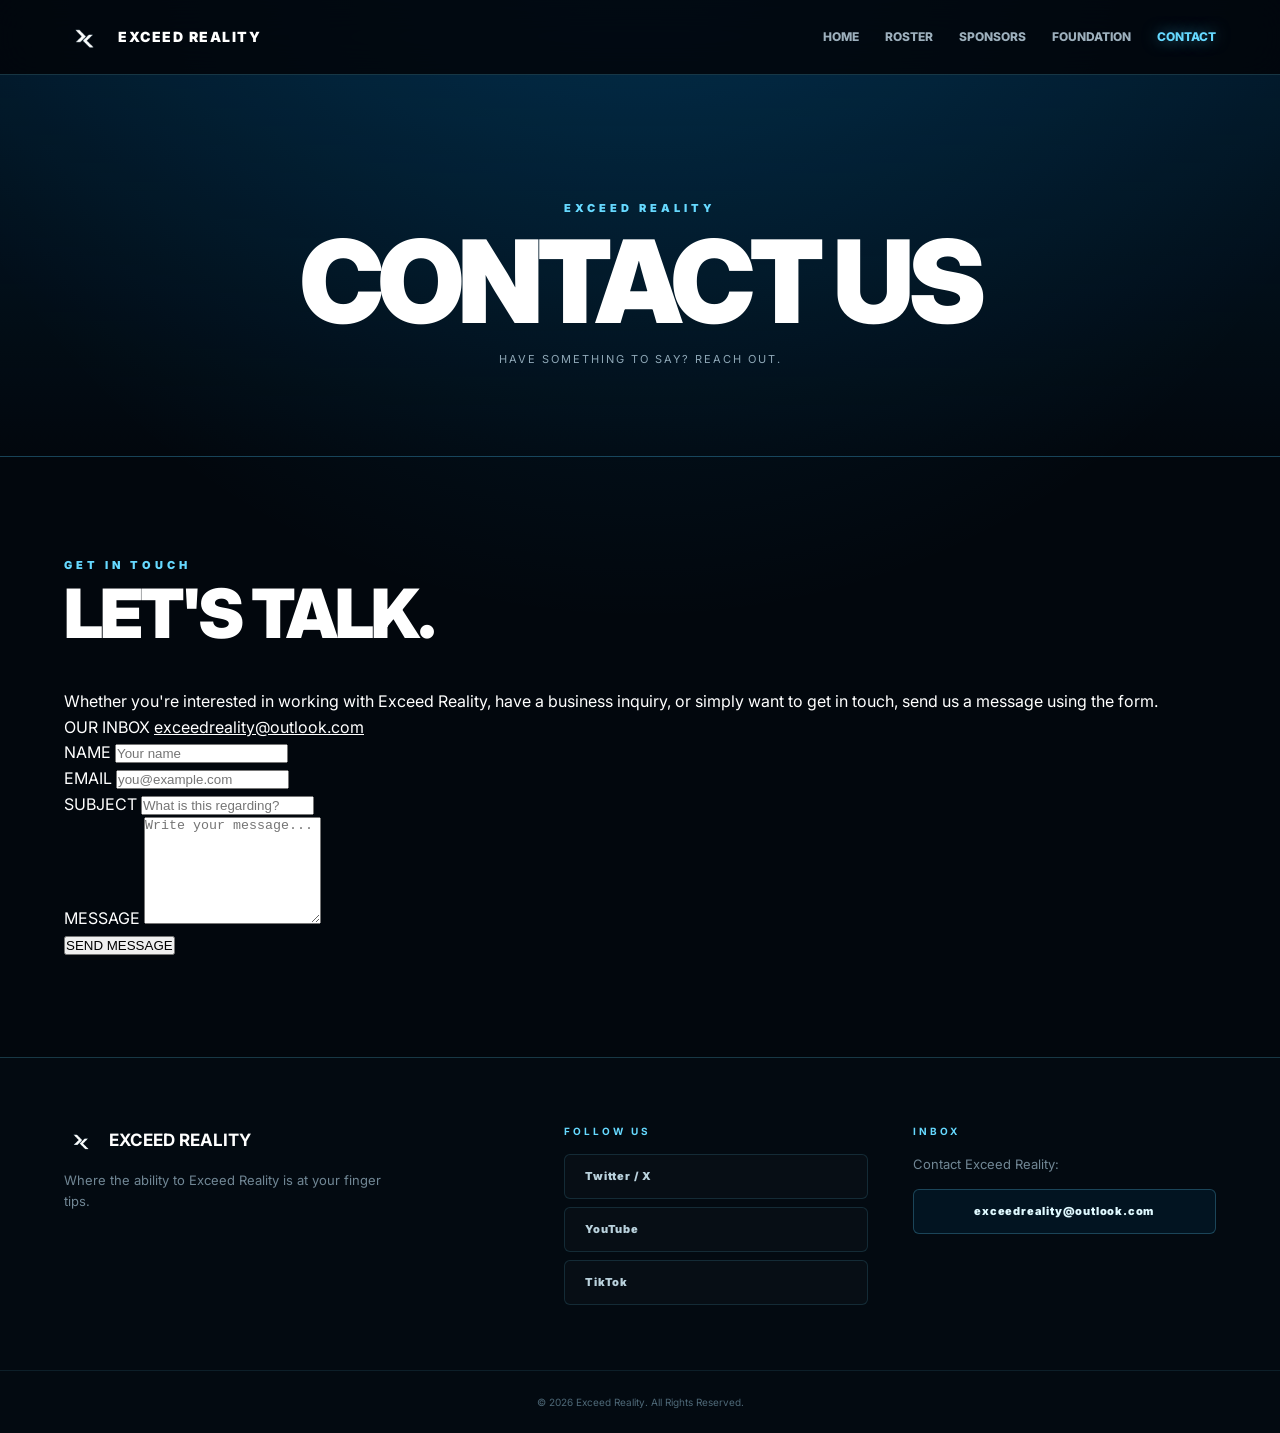
==== contact.html @ e15622ca "Create contact.html" ====
<!DOCTYPE html>
<html lang="en">

<head>
    <meta charset="UTF-8">

    <meta
        name="viewport"
        content="width=device-width, initial-scale=1.0"
    >

    <meta
        name="description"
        content="Contact Exceed Reality."
    >

    <title>Contact Us | Exceed Reality</title>

    <link rel="stylesheet" href="style.css">
</head>


<body>

    <!-- NAVIGATION -->

    <header class="navbar">

        <div class="nav-container">

            <a href="index.html" class="brand">

                <img
                    src="images/logo.png"
                    alt="Exceed Reality Logo"
                >

                <span>
                    EXCEED REALITY
                </span>

            </a>


            <nav>

                <a href="index.html">
                    Home
                </a>

                <a href="roster.html">
                    Roster
                </a>

                <a href="sponsors.html">
                    Sponsors
                </a>

                <a href="foundation.html">
                    Foundation
                </a>

                <a
                    href="contact.html"
                    class="active"
                >
                    Contact
                </a>

            </nav>

        </div>

    </header>



    <main>

        <!-- PAGE HEADER -->

        <section class="page-header">

            <p>
                EXCEED REALITY
            </p>

            <h1>
                CONTACT US
            </h1>

            <span>
                HAVE SOMETHING TO SAY? REACH OUT.
            </span>

        </section>



        <!-- CONTACT SECTION -->

        <section class="section contact-section">

            <div class="contact-container">

                <!-- LEFT SIDE -->

                <div class="contact-info">

                    <div class="section-heading">

                        <p>
                            GET IN TOUCH
                        </p>

                        <h2>
                            LET'S TALK.
                        </h2>

                    </div>


                    <p class="contact-description">

                        Whether you're interested in working with
                        Exceed Reality, have a business inquiry,
                        or simply want to get in touch, send us a
                        message using the form.

                    </p>


                    <div class="contact-email">

                        <span>
                            OUR INBOX
                        </span>

                        <a href="mailto:exceedreality@outlook.com">
                            exceedreality@outlook.com
                        </a>

                    </div>

                </div>



                <!-- FORM -->

                <div class="contact-card">

                    <form
                        action="mailto:exceedreality@outlook.com"
                        method="POST"
                        enctype="text/plain"
                    >

                        <div class="form-group">

                            <label for="name">
                                NAME
                            </label>

                            <input
                                type="text"
                                id="name"
                                name="Name"
                                placeholder="Your name"
                                required
                            >

                        </div>


                        <div class="form-group">

                            <label for="email">
                                EMAIL
                            </label>

                            <input
                                type="email"
                                id="email"
                                name="Email"
                                placeholder="you@example.com"
                                required
                            >

                        </div>


                        <div class="form-group">

                            <label for="subject">
                                SUBJECT
                            </label>

                            <input
                                type="text"
                                id="subject"
                                name="Subject"
                                placeholder="What is this regarding?"
                                required
                            >

                        </div>


                        <div class="form-group">

                            <label for="message">
                                MESSAGE
                            </label>

                            <textarea
                                id="message"
                                name="Message"
                                rows="7"
                                placeholder="Write your message..."
                                required
                            ></textarea>

                        </div>


                        <button
                            type="submit"
                            class="submit-button"
                        >
                            SEND MESSAGE
                        </button>

                    </form>

                </div>

            </div>

        </section>

    </main>



    <!-- FOOTER -->

    <footer>

        <div class="footer-grid">

            <div>

                <div class="footer-brand">

                    <img
                        src="images/logo.png"
                        alt="Exceed Reality Logo"
                    >

                    <h3>
                        EXCEED REALITY
                    </h3>

                </div>

                <p class="muted">

                    Where the ability to Exceed Reality
                    is at your finger tips.

                </p>

            </div>


            <div>

                <h4>
                    FOLLOW US
                </h4>

                <div class="social-buttons">

                    <a
                        href="https://x.com/EDREsports"
                        target="_blank"
                        rel="noopener noreferrer"
                    >
                        Twitter / X
                    </a>

                    <a
                        href="https://www.youtube.com/@Exceedreality2x"
                        target="_blank"
                        rel="noopener noreferrer"
                    >
                        YouTube
                    </a>

                    <a
                        href="https://www.tiktok.com/@prismrgn"
                        target="_blank"
                        rel="noopener noreferrer"
                    >
                        TikTok
                    </a>

                </div>

            </div>


            <div>

                <h4>
                    INBOX
                </h4>

                <p class="muted">
                    Contact Exceed Reality:
                </p>

                <a
                    class="email-button"
                    href="mailto:exceedreality@outlook.com"
                >
                    exceedreality@outlook.com
                </a>

            </div>

        </div>


        <div class="copyright">

            © <span id="year"></span>
            Exceed Reality. All Rights Reserved.

        </div>

    </footer>



    <script src="script.js"></script>

</body>

</html>
---- style.css ----
@import url('https://fonts.googleapis.com/css2?family=Inter:wght@400;500;600;700;800;900&display=swap');

:root {
  --blue: #009df5;
  --cyan: #66d9ff;
  --deep-blue: #061827;
  --dark: #02070d;
  --card: rgba(5, 20, 34, 0.88);
  --border: rgba(102, 217, 255, 0.22);
  --text: #ffffff;
  --muted: #9eb4c2;
}

* { box-sizing: border-box; margin: 0; padding: 0; }
html { scroll-behavior: smooth; }
body {
  font-family: 'Inter', Arial, sans-serif;
  color: var(--text);
  background:
    radial-gradient(circle at 50% -10%, rgba(0,157,245,.18), transparent 45%),
    var(--dark);
  line-height: 1.6;
}
a { color: inherit; }
.navbar {
  position: sticky; top: 0; z-index: 1000;
  background: rgba(2, 7, 13, .82);
  backdrop-filter: blur(18px);
  border-bottom: 1px solid var(--border);
}
.nav-container {
  max-width: 1200px; margin: auto; padding: 16px 24px;
  display: flex; align-items: center; justify-content: space-between; gap: 20px;
}
.brand { display: flex; align-items: center; gap: 12px; text-decoration: none; font-size: 14px; font-weight: 900; letter-spacing: 1.5px; }
.brand img { width: 42px; height: 42px; object-fit: contain; }
nav { display: flex; gap: 26px; }
nav a { text-decoration: none; text-transform: uppercase; font-size: 12px; font-weight: 800; color: #9db0bd; transition: .2s; }
nav a:hover, nav a.active { color: var(--cyan); text-shadow: 0 0 15px rgba(102,217,255,.55); }

.hero {
  min-height: 86vh; position: relative; display: grid; place-items: center; overflow: hidden;
  background-image: url("images/background.png");
  background-size: cover; background-position: center;
}
.hero-overlay {
  position: absolute; inset: 0;
  background:
    linear-gradient(180deg, rgba(0,15,30,.12), rgba(2,7,13,.76)),
    linear-gradient(90deg, rgba(0,75,130,.25), rgba(0,0,0,.08), rgba(0,75,130,.22));
}
.hero-content { position: relative; z-index: 1; max-width: 950px; padding: 80px 24px; text-align: center; }
.eyebrow { color: #d8f7ff; font-size: 12px; font-weight: 900; letter-spacing: 6px; margin-bottom: 18px; }
.hero-logo { width: 105px; height: 105px; object-fit: contain; filter: drop-shadow(0 0 28px rgba(102,217,255,.55)); margin-bottom: 15px; }
.hero h1 { font-size: clamp(50px, 10vw, 112px); line-height: .9; letter-spacing: -6px; font-weight: 900; text-shadow: 0 10px 50px rgba(0,0,0,.55); }
.tagline { max-width: 700px; margin: 25px auto 0; color: #e1f8ff; font-size: 16px; }
.button-row { display: flex; justify-content: center; gap: 12px; flex-wrap: wrap; margin-top: 30px; }

.button, .profile-button, .email-button, .social-buttons a, .code-box button {
  display: inline-flex; align-items: center; justify-content: center;
  min-height: 45px; padding: 12px 20px; border-radius: 6px;
  text-decoration: none; font-size: 11px; font-weight: 900;
  letter-spacing: .8px; transition: .22s; cursor: pointer;
}
.button.primary {
  color: #02101a; background: linear-gradient(135deg, #fff, var(--cyan));
  border: 1px solid #fff; box-shadow: 0 0 25px rgba(0,157,245,.28);
}
.button.primary:hover { transform: translateY(-3px); box-shadow: 0 0 35px rgba(102,217,255,.58); }
.button.secondary { color: #fff; border: 1px solid rgba(255,255,255,.35); background: rgba(3,15,25,.45); }
.button.secondary:hover { border-color: var(--cyan); background: rgba(0,157,245,.12); }

.section { max-width: 1200px; margin: auto; padding: 100px 24px; }
.section-heading { margin-bottom: 42px; }
.section-heading p, .page-header p { color: var(--cyan); font-size: 11px; font-weight: 900; letter-spacing: 4px; }
.section-heading h2 { margin-top: 5px; font-size: clamp(36px, 6vw, 68px); line-height: 1; letter-spacing: -3px; font-weight: 900; }

.about-card, .feature-card, .player-card, .sponsor-card {
  background: linear-gradient(145deg, rgba(8,31,49,.93), rgba(3,12,21,.94));
  border: 1px solid var(--border); border-radius: 10px;
  box-shadow: 0 20px 60px rgba(0,0,0,.22);
}
.about-card { padding: 45px; }
.about-card h3 { font-size: 25px; margin-bottom: 15px; }
.about-card p { max-width: 850px; color: var(--muted); margin-bottom: 12px; }

.feature-grid { display: grid; grid-template-columns: repeat(3, 1fr); gap: 18px; }
.feature-card { padding: 32px; min-height: 220px; text-decoration: none; transition: .25s; }
.feature-card:hover, .player-card:hover { transform: translateY(-5px); border-color: rgba(102,217,255,.62); box-shadow: 0 18px 50px rgba(0,157,245,.12); }
.feature-card span, .player-card > span { color: #537487; font-size: 11px; font-weight: 900; }
.feature-card h3 { margin-top: 55px; font-size: 27px; }
.feature-card p { color: var(--muted); font-size: 13px; margin-top: 4px; }

.page-header {
  text-align: center; padding: 125px 24px 85px;
  background: linear-gradient(180deg, rgba(0,110,180,.16), transparent);
  border-bottom: 1px solid var(--border);
}
.page-header h1 { margin: 12px 0; font-size: clamp(58px, 11vw, 115px); line-height: .9; letter-spacing: -6px; font-weight: 900; }
.page-header span { color: #8fa8b7; font-size: 11px; letter-spacing: 2px; }

.roster-grid { display: grid; grid-template-columns: repeat(4, 1fr); gap: 18px; }
.player-card { min-height: 230px; padding: 28px; transition: .25s; }
.player-card h3 { margin-top: 38px; font-size: 22px; }
.player-card p { color: #718b9a; font-size: 10px; font-weight: 900; letter-spacing: 1.2px; margin-top: 3px; }
.profile-button { width: 100%; margin-top: 18px; color: #dff9ff; border: 1px solid rgba(102,217,255,.25); background: rgba(0,157,245,.08); }
.profile-button:hover { color: #02101a; background: var(--cyan); border-color: var(--cyan); }
.multi-buttons { display: flex; gap: 8px; }
.multi-buttons .profile-button { flex: 1; }

.sponsor-section { display: flex; justify-content: center; }
.sponsor-card { width: min(760px, 100%); text-align: center; padding: 65px 35px; }
.sponsor-label { color: var(--cyan); font-size: 10px; letter-spacing: 4px; font-weight: 900; }
.sponsor-card h2 { margin-top: 10px; font-size: clamp(42px, 8vw, 76px); letter-spacing: -4px; line-height: 1; }
.sponsor-card p { color: var(--muted); max-width: 520px; margin: 18px auto 28px; }
.code-box { max-width: 430px; margin: 30px auto 0; display: flex; border: 1px solid var(--border); border-radius: 6px; overflow: hidden; }
.code-box span { flex: 1; display: grid; place-items: center; background: rgba(0,0,0,.22); font-weight: 900; letter-spacing: 3px; }
.code-box button { border: 0; background: var(--cyan); color: #02101a; }
.code-box button:hover { background: #fff; }
.copy-message { min-height: 22px; font-size: 12px !important; color: var(--cyan) !important; margin: 12px auto 0 !important; }

footer { border-top: 1px solid var(--border); background: #030a11; }
.footer-grid { max-width: 1200px; margin: auto; padding: 65px 24px; display: grid; grid-template-columns: 1.5fr 1fr 1fr; gap: 45px; }
.footer-brand { display: flex; align-items: center; gap: 10px; margin-bottom: 12px; }
.footer-brand img { width: 35px; height: 35px; object-fit: contain; }
.footer-brand h3 { font-size: 17px; }
footer h4 { color: var(--cyan); font-size: 10px; letter-spacing: 3px; margin-bottom: 15px; }
.muted { color: #718795; font-size: 13px; max-width: 330px; }
.social-buttons { display: flex; flex-direction: column; gap: 8px; }
.social-buttons a { justify-content: flex-start; color: #b9d1dc; background: rgba(255,255,255,.02); border: 1px solid rgba(102,217,255,.14); }
.social-buttons a:hover { color: #02101a; background: var(--cyan); }
.email-button { width: 100%; margin-top: 14px; color: #dff9ff; border: 1px solid rgba(102,217,255,.25); background: rgba(0,157,245,.07); }
.email-button:hover { color: #02101a; background: var(--cyan); }
.copyright { border-top: 1px solid rgba(102,217,255,.1); text-align: center; padding: 23px; color: #4e6877; font-size: 10px; }

@media (max-width: 850px) {
  .nav-container { flex-direction: column; }
  nav { gap: 16px; flex-wrap: wrap; justify-content: center; }
  .feature-grid, .roster-grid, .footer-grid { grid-template-columns: repeat(2, 1fr); }
}
@media (max-width: 560px) {
  .hero h1 { letter-spacing: -3px; }
  .feature-grid, .roster-grid, .footer-grid { grid-template-columns: 1fr; }
  .about-card, .sponsor-card { padding: 30px 22px; }
  .multi-buttons, .code-box { flex-direction: column; }
  .code-box span { padding: 15px; }
}
.discord-button {
  display: inline-flex;
  align-items: center;
  justify-content: center;
  padding: 10px 18px;
  margin-top: 8px;
  border: 1px solid rgba(255, 255, 255, 0.2);
  color: #fff;
  background: transparent;
  text-decoration: none;
  font-size: 11px;
  font-weight: 700;
  letter-spacing: 1.5px;
  transition: all 0.25s ease;
}

.discord-button:hover {
  background: #5865F2;
  border-color: #5865F2;
  transform: translateY(-2px);
}
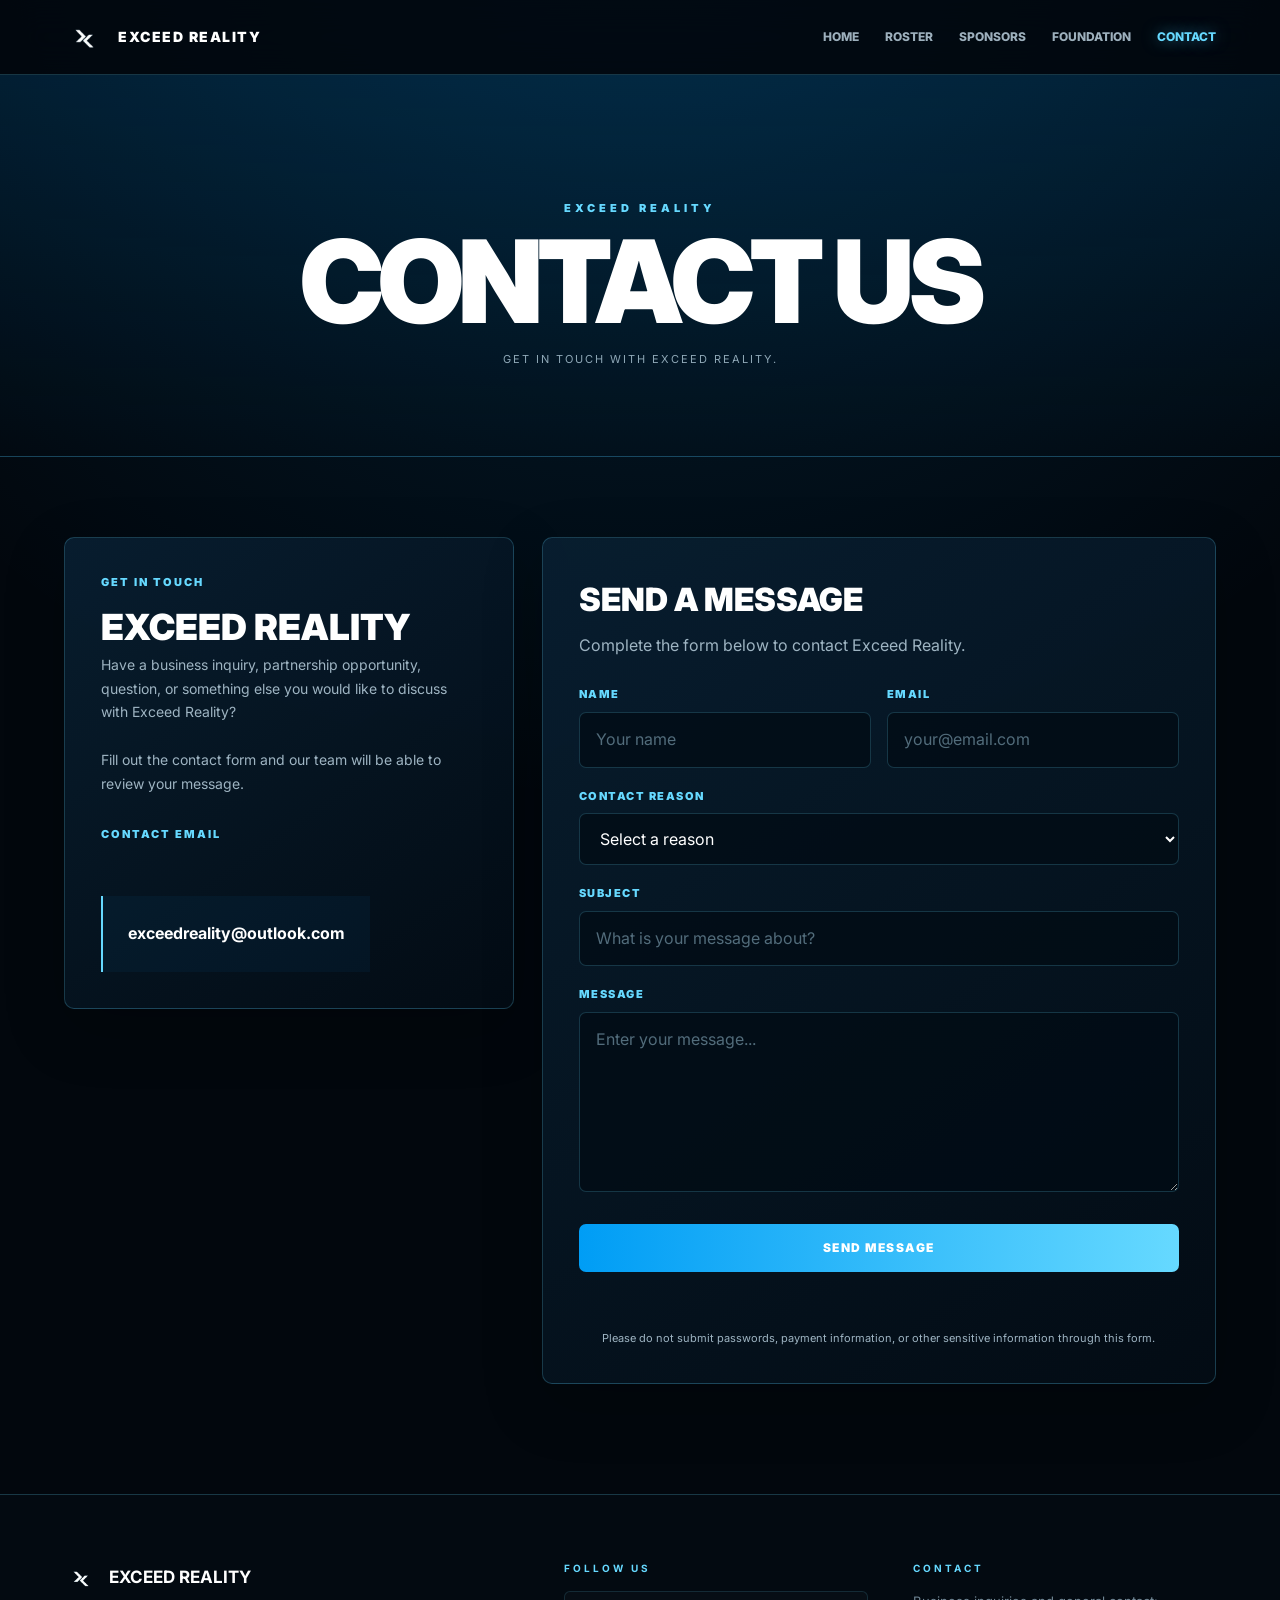
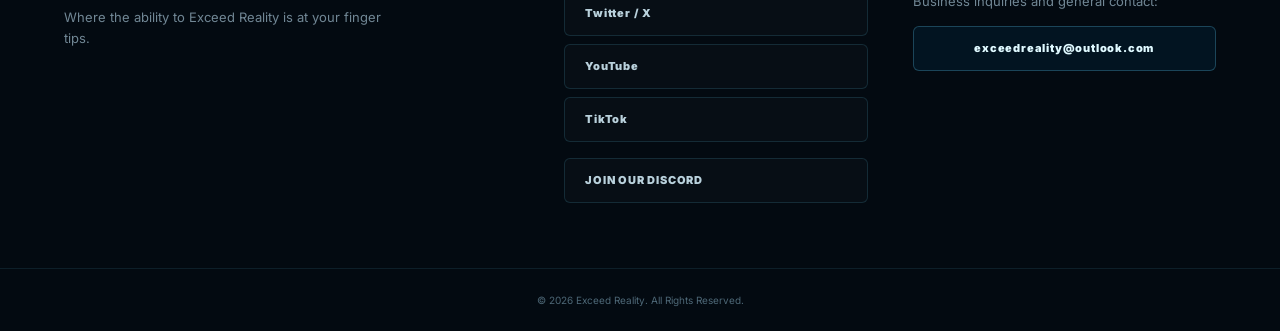
==== commit 1da17427: "Update contact.html" ====
--- a/contact.html
+++ b/contact.html
@@ -2,349 +2,1091 @@
 <html lang="en">
 
 <head>
-    <meta charset="UTF-8">
-
-    <meta
-        name="viewport"
-        content="width=device-width, initial-scale=1.0"
-    >
-
-    <meta
-        name="description"
-        content="Contact Exceed Reality."
-    >
-
-    <title>Contact Us | Exceed Reality</title>
-
-    <link rel="stylesheet" href="style.css">
+  <meta charset="UTF-8">
+
+  <meta
+    name="viewport"
+    content="width=device-width, initial-scale=1.0"
+  >
+
+  <meta
+    name="description"
+    content="Contact Exceed Reality."
+  >
+
+  <title>Contact | Exceed Reality</title>
+
+  <link rel="stylesheet" href="style.css">
+
+
+  <style>
+
+    /* =========================================
+       CONTACT PAGE
+       ========================================= */
+
+    .contact-section {
+      max-width: 1200px;
+      margin: auto;
+      padding: 80px 24px 110px;
+    }
+
+    .contact-container {
+      display: grid;
+      grid-template-columns: minmax(0, .8fr) minmax(0, 1.2fr);
+      gap: 28px;
+    }
+
+
+    /* =========================================
+       CONTACT INFORMATION
+       ========================================= */
+
+    .contact-info {
+      padding: 36px;
+
+      background:
+        linear-gradient(
+          145deg,
+          rgba(8, 31, 49, .93),
+          rgba(3, 12, 21, .94)
+        );
+
+      border: 1px solid var(--border);
+      border-radius: 10px;
+
+      box-shadow:
+        0 20px 60px rgba(0, 0, 0, .22);
+    }
+
+    .contact-info h2 {
+      margin-bottom: 16px;
+
+      font-size: 36px;
+      font-weight: 900;
+    }
+
+    .contact-description {
+      color: var(--muted);
+      line-height: 1.7;
+      margin-bottom: 30px;
+    }
+
+    .contact-label {
+      display: block;
+
+      margin-bottom: 8px;
+
+      color: var(--cyan);
+
+      font-size: 11px;
+      font-weight: 900;
+
+      letter-spacing: 2px;
+
+      text-transform: uppercase;
+    }
+
+    .contact-email {
+      display: inline-block;
+
+      color: white;
+
+      font-weight: 700;
+
+      text-decoration: none;
+
+      transition: color .2s;
+    }
+
+    .contact-email:hover {
+      color: var(--cyan);
+    }
+
+
+    /* =========================================
+       CONTACT FORM CARD
+       ========================================= */
+
+    .contact-card {
+      padding: 36px;
+
+      background:
+        linear-gradient(
+          145deg,
+          rgba(8, 31, 49, .93),
+          rgba(3, 12, 21, .94)
+        );
+
+      border: 1px solid var(--border);
+      border-radius: 10px;
+
+      box-shadow:
+        0 20px 60px rgba(0, 0, 0, .22);
+    }
+
+    .contact-card h2 {
+      margin-bottom: 8px;
+
+      font-size: 32px;
+      font-weight: 900;
+    }
+
+    .form-description {
+      color: var(--muted);
+
+      margin-bottom: 28px;
+
+      line-height: 1.6;
+    }
+
+
+    /* =========================================
+       FORM FIELDS
+       ========================================= */
+
+    .form-group {
+      margin-bottom: 20px;
+    }
+
+    .form-group label {
+      display: block;
+
+      margin-bottom: 8px;
+
+      color: var(--cyan);
+
+      font-size: 11px;
+      font-weight: 900;
+
+      letter-spacing: 1.5px;
+
+      text-transform: uppercase;
+    }
+
+    .form-group input,
+    .form-group select,
+    .form-group textarea {
+      width: 100%;
+
+      padding: 14px 16px;
+
+      color: white;
+
+      background:
+        rgba(2, 12, 21, .78);
+
+      border:
+        1px solid
+        rgba(102, 217, 255, .20);
+
+      border-radius: 7px;
+
+      outline: none;
+
+      font: inherit;
+
+      box-sizing: border-box;
+
+      transition:
+        border-color .2s,
+        box-shadow .2s,
+        background .2s;
+    }
+
+    .form-group input:focus,
+    .form-group select:focus,
+    .form-group textarea:focus {
+      border-color: var(--cyan);
+
+      background:
+        rgba(3, 18, 30, .95);
+
+      box-shadow:
+        0 0 0 3px
+        rgba(102, 217, 255, .08);
+    }
+
+    .form-group textarea {
+      min-height: 180px;
+      resize: vertical;
+    }
+
+    .form-group select {
+      cursor: pointer;
+    }
+
+    .form-group select option {
+      background: #061522;
+      color: white;
+    }
+
+
+    /* =========================================
+       FORM ROW
+       ========================================= */
+
+    .form-row {
+      display: grid;
+
+      grid-template-columns:
+        repeat(2, minmax(0, 1fr));
+
+      gap: 16px;
+    }
+
+
+    /* =========================================
+       SUBMIT BUTTON
+       ========================================= */
+
+    .submit-button {
+      width: 100%;
+
+      padding: 16px 20px;
+
+      margin-top: 4px;
+
+      border: none;
+      border-radius: 7px;
+
+      cursor: pointer;
+
+      background:
+        linear-gradient(
+          90deg,
+          var(--blue),
+          var(--cyan)
+        );
+
+      color: white;
+
+      font-size: 12px;
+      font-weight: 900;
+
+      letter-spacing: 1.5px;
+
+      text-transform: uppercase;
+
+      transition:
+        transform .2s,
+        box-shadow .2s,
+        opacity .2s;
+    }
+
+    .submit-button:hover {
+      transform: translateY(-2px);
+
+      box-shadow:
+        0 12px 30px
+        rgba(0, 157, 245, .20);
+    }
+
+    .submit-button:disabled {
+      cursor: not-allowed;
+
+      opacity: .55;
+
+      transform: none;
+
+      box-shadow: none;
+    }
+
+
+    /* =========================================
+       FORM STATUS
+       ========================================= */
+
+    .form-status {
+      min-height: 22px;
+
+      margin-top: 18px;
+      margin-bottom: 0;
+
+      font-size: 13px;
+      font-weight: 700;
+
+      line-height: 1.5;
+    }
+
+    .form-status.success {
+      color: var(--cyan);
+    }
+
+    .form-status.error {
+      color: #ff6b6b;
+    }
+
+
+    /* =========================================
+       SECURITY MESSAGE
+       ========================================= */
+
+    .security-message {
+      margin-top: 18px;
+
+      color: var(--muted);
+
+      font-size: 11px;
+
+      line-height: 1.6;
+
+      text-align: center;
+    }
+
+
+    /* =========================================
+       HONEYPOT
+       ========================================= */
+
+    .hidden-field {
+      position: absolute !important;
+
+      width: 1px !important;
+      height: 1px !important;
+
+      padding: 0 !important;
+      margin: -1px !important;
+
+      overflow: hidden !important;
+
+      clip: rect(0, 0, 0, 0) !important;
+
+      white-space: nowrap !important;
+
+      border: 0 !important;
+    }
+
+
+    /* =========================================
+       MOBILE
+       ========================================= */
+
+    @media (max-width: 800px) {
+
+      .contact-container {
+        grid-template-columns: 1fr;
+      }
+
+    }
+
+    @media (max-width: 600px) {
+
+      .form-row {
+        grid-template-columns: 1fr;
+        gap: 0;
+      }
+
+    }
+
+    @media (max-width: 560px) {
+
+      .contact-section {
+        padding-top: 55px;
+        padding-bottom: 75px;
+      }
+
+      .contact-info,
+      .contact-card {
+        padding: 24px;
+      }
+
+      .contact-info h2,
+      .contact-card h2 {
+        font-size: 28px;
+      }
+
+    }
+
+  </style>
+
 </head>
 
 
 <body>
 
-    <!-- NAVIGATION -->
-
-    <header class="navbar">
-
-        <div class="nav-container">
-
-            <a href="index.html" class="brand">
-
-                <img
-                    src="images/logo.png"
-                    alt="Exceed Reality Logo"
+
+  <!-- =========================================
+       NAVIGATION
+       ========================================= -->
+
+  <header class="navbar">
+
+    <div class="nav-container">
+
+      <a
+        href="index.html"
+        class="brand"
+      >
+
+        <img
+          src="images/logo.png"
+          alt="Exceed Reality Logo"
+        >
+
+        <span>
+          EXCEED REALITY
+        </span>
+
+      </a>
+
+
+      <nav>
+
+        <a href="index.html">
+          Home
+        </a>
+
+        <a href="roster.html">
+          Roster
+        </a>
+
+        <a href="sponsors.html">
+          Sponsors
+        </a>
+
+        <a href="foundation.html">
+          Foundation
+        </a>
+
+        <a
+          class="active"
+          href="contact.html"
+        >
+          Contact
+        </a>
+
+      </nav>
+
+    </div>
+
+  </header>
+
+
+  <!-- =========================================
+       PAGE HEADER
+       ========================================= -->
+
+  <section class="page-header">
+
+    <p>
+      EXCEED REALITY
+    </p>
+
+    <h1>
+      CONTACT US
+    </h1>
+
+    <span>
+      GET IN TOUCH WITH EXCEED REALITY.
+    </span>
+
+  </section>
+
+
+  <!-- =========================================
+       CONTACT SECTION
+       ========================================= -->
+
+  <main>
+
+    <section class="contact-section">
+
+      <div class="contact-container">
+
+
+        <!-- =====================================
+             CONTACT INFORMATION
+             ===================================== -->
+
+        <div class="contact-info">
+
+          <span class="contact-label">
+            GET IN TOUCH
+          </span>
+
+          <h2>
+            EXCEED REALITY
+          </h2>
+
+          <p class="contact-description">
+
+            Have a business inquiry, partnership opportunity,
+            question, or something else you would like to
+            discuss with Exceed Reality?
+
+            <br><br>
+
+            Fill out the contact form and our team will be able
+            to review your message.
+
+          </p>
+
+
+          <span class="contact-label">
+            CONTACT EMAIL
+          </span>
+
+          <a
+            class="contact-email"
+            href="mailto:exceedreality@outlook.com"
+          >
+            exceedreality@outlook.com
+          </a>
+
+        </div>
+
+
+        <!-- =====================================
+             CONTACT FORM
+             ===================================== -->
+
+        <div class="contact-card">
+
+          <h2>
+            SEND A MESSAGE
+          </h2>
+
+          <p class="form-description">
+            Complete the form below to contact Exceed Reality.
+          </p>
+
+
+          <!-- =================================
+               FORMSPREE
+
+               YOUR FORMSPREE FORM ID:
+               xkjnvnwv
+               ================================= -->
+
+          <form
+            id="contact-form"
+            action="https://formspree.io/f/xkjnvnwv"
+            method="POST"
+          >
+
+
+            <!-- =================================
+                 NAME + EMAIL
+                 ================================= -->
+
+            <div class="form-row">
+
+
+              <!-- NAME -->
+
+              <div class="form-group">
+
+                <label for="name">
+                  Name
+                </label>
+
+                <input
+                  type="text"
+                  id="name"
+                  name="name"
+                  placeholder="Your name"
+                  maxlength="100"
+                  autocomplete="name"
+                  required
                 >
 
-                <span>
-                    EXCEED REALITY
-                </span>
-
-            </a>
-
-
-            <nav>
-
-                <a href="index.html">
-                    Home
-                </a>
-
-                <a href="roster.html">
-                    Roster
-                </a>
-
-                <a href="sponsors.html">
-                    Sponsors
-                </a>
-
-                <a href="foundation.html">
-                    Foundation
-                </a>
-
-                <a
-                    href="contact.html"
-                    class="active"
+              </div>
+
+
+              <!-- EMAIL -->
+
+              <div class="form-group">
+
+                <label for="email">
+                  Email
+                </label>
+
+                <input
+                  type="email"
+                  id="email"
+                  name="email"
+                  placeholder="your@email.com"
+                  maxlength="150"
+                  autocomplete="email"
+                  required
                 >
-                    Contact
-                </a>
-
-            </nav>
+
+              </div>
+
+
+            </div>
+
+
+            <!-- =================================
+                 CONTACT REASON
+                 ================================= -->
+
+            <div class="form-group">
+
+              <label for="reason">
+                Contact Reason
+              </label>
+
+              <select
+                id="reason"
+                name="contact_reason"
+                required
+              >
+
+                <option value="" disabled selected>
+                  Select a reason
+                </option>
+
+                <option value="Business Inquiry">
+                  Business Inquiry
+                </option>
+
+                <option value="Partnership / Sponsorship">
+                  Partnership / Sponsorship
+                </option>
+
+                <option value="Roster Inquiry">
+                  Roster Inquiry
+                </option>
+
+                <option value="General Question">
+                  General Question
+                </option>
+
+                <option value="Other">
+                  Other
+                </option>
+
+              </select>
+
+            </div>
+
+
+            <!-- =================================
+                 SUBJECT
+                 ================================= -->
+
+            <div class="form-group">
+
+              <label for="subject">
+                Subject
+              </label>
+
+              <input
+                type="text"
+                id="subject"
+                name="subject"
+                placeholder="What is your message about?"
+                maxlength="150"
+                required
+              >
+
+            </div>
+
+
+            <!-- =================================
+                 MESSAGE
+                 ================================= -->
+
+            <div class="form-group">
+
+              <label for="message">
+                Message
+              </label>
+
+              <textarea
+                id="message"
+                name="message"
+                placeholder="Enter your message..."
+                maxlength="3000"
+                required
+              ></textarea>
+
+            </div>
+
+
+            <!-- =================================
+                 FORMSPREE HONEYPOT
+
+                 Real visitors should never fill
+                 this field.
+                 ================================= -->
+
+            <div class="hidden-field">
+
+              <label for="company-website">
+                Leave this field empty
+              </label>
+
+              <input
+                type="text"
+                id="company-website"
+                name="_gotcha"
+                tabindex="-1"
+                autocomplete="off"
+              >
+
+            </div>
+
+
+            <!-- =================================
+                 SUBMIT
+                 ================================= -->
+
+            <button
+              id="submit-button"
+              class="submit-button"
+              type="submit"
+            >
+              SEND MESSAGE
+            </button>
+
+
+            <!-- =================================
+                 FORM RESPONSE
+                 ================================= -->
+
+            <p
+              id="form-status"
+              class="form-status"
+              aria-live="polite"
+            ></p>
+
+
+            <p class="security-message">
+              Please do not submit passwords, payment information,
+              or other sensitive information through this form.
+            </p>
+
+
+          </form>
 
         </div>
 
-    </header>
-
-
-
-    <main>
-
-        <!-- PAGE HEADER -->
-
-        <section class="page-header">
-
-            <p>
-                EXCEED REALITY
-            </p>
-
-            <h1>
-                CONTACT US
-            </h1>
-
-            <span>
-                HAVE SOMETHING TO SAY? REACH OUT.
-            </span>
-
-        </section>
-
-
-
-        <!-- CONTACT SECTION -->
-
-        <section class="section contact-section">
-
-            <div class="contact-container">
-
-                <!-- LEFT SIDE -->
-
-                <div class="contact-info">
-
-                    <div class="section-heading">
-
-                        <p>
-                            GET IN TOUCH
-                        </p>
-
-                        <h2>
-                            LET'S TALK.
-                        </h2>
-
-                    </div>
-
-
-                    <p class="contact-description">
-
-                        Whether you're interested in working with
-                        Exceed Reality, have a business inquiry,
-                        or simply want to get in touch, send us a
-                        message using the form.
-
-                    </p>
-
-
-                    <div class="contact-email">
-
-                        <span>
-                            OUR INBOX
-                        </span>
-
-                        <a href="mailto:exceedreality@outlook.com">
-                            exceedreality@outlook.com
-                        </a>
-
-                    </div>
-
-                </div>
-
-
-
-                <!-- FORM -->
-
-                <div class="contact-card">
-
-                    <form
-                        action="mailto:exceedreality@outlook.com"
-                        method="POST"
-                        enctype="text/plain"
-                    >
-
-                        <div class="form-group">
-
-                            <label for="name">
-                                NAME
-                            </label>
-
-                            <input
-                                type="text"
-                                id="name"
-                                name="Name"
-                                placeholder="Your name"
-                                required
-                            >
-
-                        </div>
-
-
-                        <div class="form-group">
-
-                            <label for="email">
-                                EMAIL
-                            </label>
-
-                            <input
-                                type="email"
-                                id="email"
-                                name="Email"
-                                placeholder="you@example.com"
-                                required
-                            >
-
-                        </div>
-
-
-                        <div class="form-group">
-
-                            <label for="subject">
-                                SUBJECT
-                            </label>
-
-                            <input
-                                type="text"
-                                id="subject"
-                                name="Subject"
-                                placeholder="What is this regarding?"
-                                required
-                            >
-
-                        </div>
-
-
-                        <div class="form-group">
-
-                            <label for="message">
-                                MESSAGE
-                            </label>
-
-                            <textarea
-                                id="message"
-                                name="Message"
-                                rows="7"
-                                placeholder="Write your message..."
-                                required
-                            ></textarea>
-
-                        </div>
-
-
-                        <button
-                            type="submit"
-                            class="submit-button"
-                        >
-                            SEND MESSAGE
-                        </button>
-
-                    </form>
-
-                </div>
-
-            </div>
-
-        </section>
-
-    </main>
-
-
-
-    <!-- FOOTER -->
-
-    <footer>
-
-        <div class="footer-grid">
-
-            <div>
-
-                <div class="footer-brand">
-
-                    <img
-                        src="images/logo.png"
-                        alt="Exceed Reality Logo"
-                    >
-
-                    <h3>
-                        EXCEED REALITY
-                    </h3>
-
-                </div>
-
-                <p class="muted">
-
-                    Where the ability to Exceed Reality
-                    is at your finger tips.
-
-                </p>
-
-            </div>
-
-
-            <div>
-
-                <h4>
-                    FOLLOW US
-                </h4>
-
-                <div class="social-buttons">
-
-                    <a
-                        href="https://x.com/EDREsports"
-                        target="_blank"
-                        rel="noopener noreferrer"
-                    >
-                        Twitter / X
-                    </a>
-
-                    <a
-                        href="https://www.youtube.com/@Exceedreality2x"
-                        target="_blank"
-                        rel="noopener noreferrer"
-                    >
-                        YouTube
-                    </a>
-
-                    <a
-                        href="https://www.tiktok.com/@prismrgn"
-                        target="_blank"
-                        rel="noopener noreferrer"
-                    >
-                        TikTok
-                    </a>
-
-                </div>
-
-            </div>
-
-
-            <div>
-
-                <h4>
-                    INBOX
-                </h4>
-
-                <p class="muted">
-                    Contact Exceed Reality:
-                </p>
-
-                <a
-                    class="email-button"
-                    href="mailto:exceedreality@outlook.com"
-                >
-                    exceedreality@outlook.com
-                </a>
-
-            </div>
+
+      </div>
+
+    </section>
+
+  </main>
+
+
+  <!-- =========================================
+       FOOTER
+       ========================================= -->
+
+  <footer>
+
+    <div class="footer-grid">
+
+
+      <!-- =====================================
+           BRAND
+           ===================================== -->
+
+      <div>
+
+        <div class="footer-brand">
+
+          <img
+            src="images/logo.png"
+            alt="Exceed Reality Logo"
+          >
+
+          <h3>
+            EXCEED REALITY
+          </h3>
 
         </div>
 
-
-        <div class="copyright">
-
-            © <span id="year"></span>
-            Exceed Reality. All Rights Reserved.
+        <p class="muted">
+          Where the ability to Exceed Reality is at your finger tips.
+        </p>
+
+      </div>
+
+
+      <!-- =====================================
+           SOCIAL MEDIA
+           ===================================== -->
+
+      <div>
+
+        <h4>
+          FOLLOW US
+        </h4>
+
+        <div class="social-buttons">
+
+          <a
+            href="https://x.com/EDREsports"
+            target="_blank"
+            rel="noopener noreferrer"
+          >
+            Twitter / X
+          </a>
+
+
+          <a
+            href="https://www.youtube.com/@Exceedreality2x"
+            target="_blank"
+            rel="noopener noreferrer"
+          >
+            YouTube
+          </a>
+
+
+          <a
+            href="https://www.tiktok.com/@prismrgn"
+            target="_blank"
+            rel="noopener noreferrer"
+          >
+            TikTok
+          </a>
+
+
+          <a
+            href="https://discord.gg/exceedreality"
+            target="_blank"
+            rel="noopener noreferrer"
+            class="discord-button"
+          >
+            JOIN OUR DISCORD
+          </a>
 
         </div>
 
-    </footer>
-
-
-
-    <script src="script.js"></script>
+      </div>
+
+
+      <!-- =====================================
+           CONTACT
+           ===================================== -->
+
+      <div>
+
+        <h4>
+          CONTACT
+        </h4>
+
+        <p class="muted">
+          Business inquiries and general contact:
+        </p>
+
+        <a
+          class="email-button"
+          href="mailto:exceedreality@outlook.com"
+        >
+          exceedreality@outlook.com
+        </a>
+
+      </div>
+
+
+    </div>
+
+
+    <!-- =========================================
+         COPYRIGHT
+         ========================================= -->
+
+    <div class="copyright">
+
+      ©
+      <span id="year"></span>
+      Exceed Reality. All Rights Reserved.
+
+    </div>
+
+  </footer>
+
+
+  <!-- =========================================
+       EXISTING WEBSITE JAVASCRIPT
+       ========================================= -->
+
+  <script src="script.js"></script>
+
+
+  <!-- =========================================
+       CONTACT FORM JAVASCRIPT
+       ========================================= -->
+
+  <script>
+
+    /* =========================================
+       COPYRIGHT YEAR
+       ========================================= */
+
+    document.getElementById("year").textContent =
+      new Date().getFullYear();
+
+
+    /* =========================================
+       FORMSPREE CONTACT FORM
+       ========================================= */
+
+    const contactForm =
+      document.getElementById("contact-form");
+
+    const submitButton =
+      document.getElementById("submit-button");
+
+    const formStatus =
+      document.getElementById("form-status");
+
+    const honeypot =
+      document.getElementById("company-website");
+
+
+    contactForm.addEventListener(
+      "submit",
+      async function(event) {
+
+        event.preventDefault();
+
+
+        /* ---------------------------------------
+           SIMPLE BOT CHECK
+           --------------------------------------- */
+
+        if (honeypot.value !== "") {
+
+          contactForm.reset();
+
+          return;
+
+        }
+
+
+        /* ---------------------------------------
+           DISABLE BUTTON WHILE SENDING
+           --------------------------------------- */
+
+        submitButton.disabled = true;
+
+        submitButton.textContent =
+          "SENDING...";
+
+        formStatus.textContent = "";
+
+        formStatus.className =
+          "form-status";
+
+
+        try {
+
+
+          /* -------------------------------------
+             CREATE FORM DATA
+             ------------------------------------- */
+
+          const formData =
+            new FormData(contactForm);
+
+
+          /* -------------------------------------
+             SEND TO FORMSPREE
+             ------------------------------------- */
+
+          const response =
+            await fetch(
+              "https://formspree.io/f/xkjnvnwv",
+              {
+                method: "POST",
+
+                body: formData,
+
+                headers: {
+                  "Accept": "application/json"
+                }
+              }
+            );
+
+
+          /* -------------------------------------
+             SUCCESS
+             ------------------------------------- */
+
+          if (response.ok) {
+
+            formStatus.textContent =
+              "MESSAGE SENT SUCCESSFULLY. THANK YOU FOR CONTACTING EXCEED REALITY.";
+
+            formStatus.className =
+              "form-status success";
+
+            contactForm.reset();
+
+          }
+
+
+          /* -------------------------------------
+             FORMSPREE ERROR
+             ------------------------------------- */
+
+          else {
+
+            const data =
+              await response.json();
+
+            if (
+              data.errors &&
+              data.errors.length > 0
+            ) {
+
+              formStatus.textContent =
+                data.errors
+                  .map(error => error.message)
+                  .join(" ");
+
+            }
+
+            else {
+
+              formStatus.textContent =
+                "YOUR MESSAGE COULD NOT BE SENT. PLEASE TRY AGAIN.";
+
+            }
+
+            formStatus.className =
+              "form-status error";
+
+          }
+
+        }
+
+
+        /* ---------------------------------------
+           NETWORK ERROR
+           --------------------------------------- */
+
+        catch (error) {
+
+          formStatus.textContent =
+            "A NETWORK ERROR OCCURRED. PLEASE TRY AGAIN.";
+
+          formStatus.className =
+            "form-status error";
+
+        }
+
+
+        /* ---------------------------------------
+           RE-ENABLE BUTTON
+           --------------------------------------- */
+
+        submitButton.disabled = false;
+
+        submitButton.textContent =
+          "SEND MESSAGE";
+
+      }
+    );
+
+  </script>
+
 
 </body>
 
--- a/style.css
+++ b/style.css
@@ -166,3 +166,212 @@
   border-color: #5865F2;
   transform: translateY(-2px);
 }
+/* =========================
+   CONTACT PAGE
+========================= */
+
+.contact-section {
+    padding-top: 80px;
+}
+
+
+.contact-container {
+    display: grid;
+
+    grid-template-columns:
+        0.85fr 1.15fr;
+
+    gap: 60px;
+
+    align-items: start;
+}
+
+
+.contact-info {
+    padding-top: 10px;
+}
+
+
+.contact-description {
+    color: #8fa8b7;
+
+    font-size: 14px;
+
+    line-height: 1.9;
+
+    max-width: 480px;
+
+    margin-top: -20px;
+}
+
+
+.contact-email {
+    margin-top: 45px;
+
+    padding: 25px;
+
+    border-left: 2px solid var(--cyan);
+
+    background: rgba(0, 157, 245, 0.05);
+}
+
+
+.contact-email span {
+    display: block;
+
+    color: var(--cyan);
+
+    font-size: 10px;
+
+    font-weight: 900;
+
+    letter-spacing: 3px;
+
+    margin-bottom: 8px;
+}
+
+
+.contact-email a {
+    color: white;
+
+    text-decoration: none;
+
+    font-size: 15px;
+
+    font-weight: 700;
+}
+
+
+.contact-email a:hover {
+    color: var(--cyan);
+}
+
+
+.contact-card {
+    padding: 35px;
+
+    background:
+        linear-gradient(
+            145deg,
+            rgba(8, 31, 49, .96),
+            rgba(3, 12, 21, .96)
+        );
+
+    border: 1px solid var(--border);
+
+    border-radius: 10px;
+
+    box-shadow:
+        0 20px 60px rgba(0, 0, 0, .25);
+}
+
+
+.form-group {
+    margin-bottom: 22px;
+}
+
+
+.form-group label {
+    display: block;
+
+    color: var(--cyan);
+
+    font-size: 10px;
+
+    font-weight: 900;
+
+    letter-spacing: 2px;
+
+    margin-bottom: 8px;
+}
+
+
+.form-group input,
+.form-group textarea {
+    width: 100%;
+
+    padding: 14px 15px;
+
+    border: 1px solid
+        rgba(102, 217, 255, .18);
+
+    border-radius: 5px;
+
+    outline: none;
+
+    background:
+        rgba(0, 0, 0, .22);
+
+    color: white;
+
+    font-family: inherit;
+
+    font-size: 13px;
+
+    transition: .2s;
+
+    resize: vertical;
+}
+
+
+.form-group input::placeholder,
+.form-group textarea::placeholder {
+    color: #526c7b;
+}
+
+
+.form-group input:focus,
+.form-group textarea:focus {
+    border-color: var(--cyan);
+
+    box-shadow:
+        0 0 18px
+        rgba(0, 157, 245, .12);
+}
+
+
+.submit-button {
+    width: 100%;
+
+    min-height: 48px;
+
+    border: 1px solid white;
+
+    border-radius: 5px;
+
+    background:
+        linear-gradient(
+            135deg,
+            white,
+            var(--cyan)
+        );
+
+    color: #02101a;
+
+    font-family: inherit;
+
+    font-size: 11px;
+
+    font-weight: 900;
+
+    letter-spacing: 1px;
+
+    cursor: pointer;
+
+    transition: .25s;
+}
+
+
+.submit-button:hover {
+    transform: translateY(-3px);
+
+    box-shadow:
+        0 0 30px
+        rgba(102, 217, 255, .45);
+}
+
+
+@media (max-width: 750px) {
+
+    .contact-container {
+        grid-template-columns: 1fr;
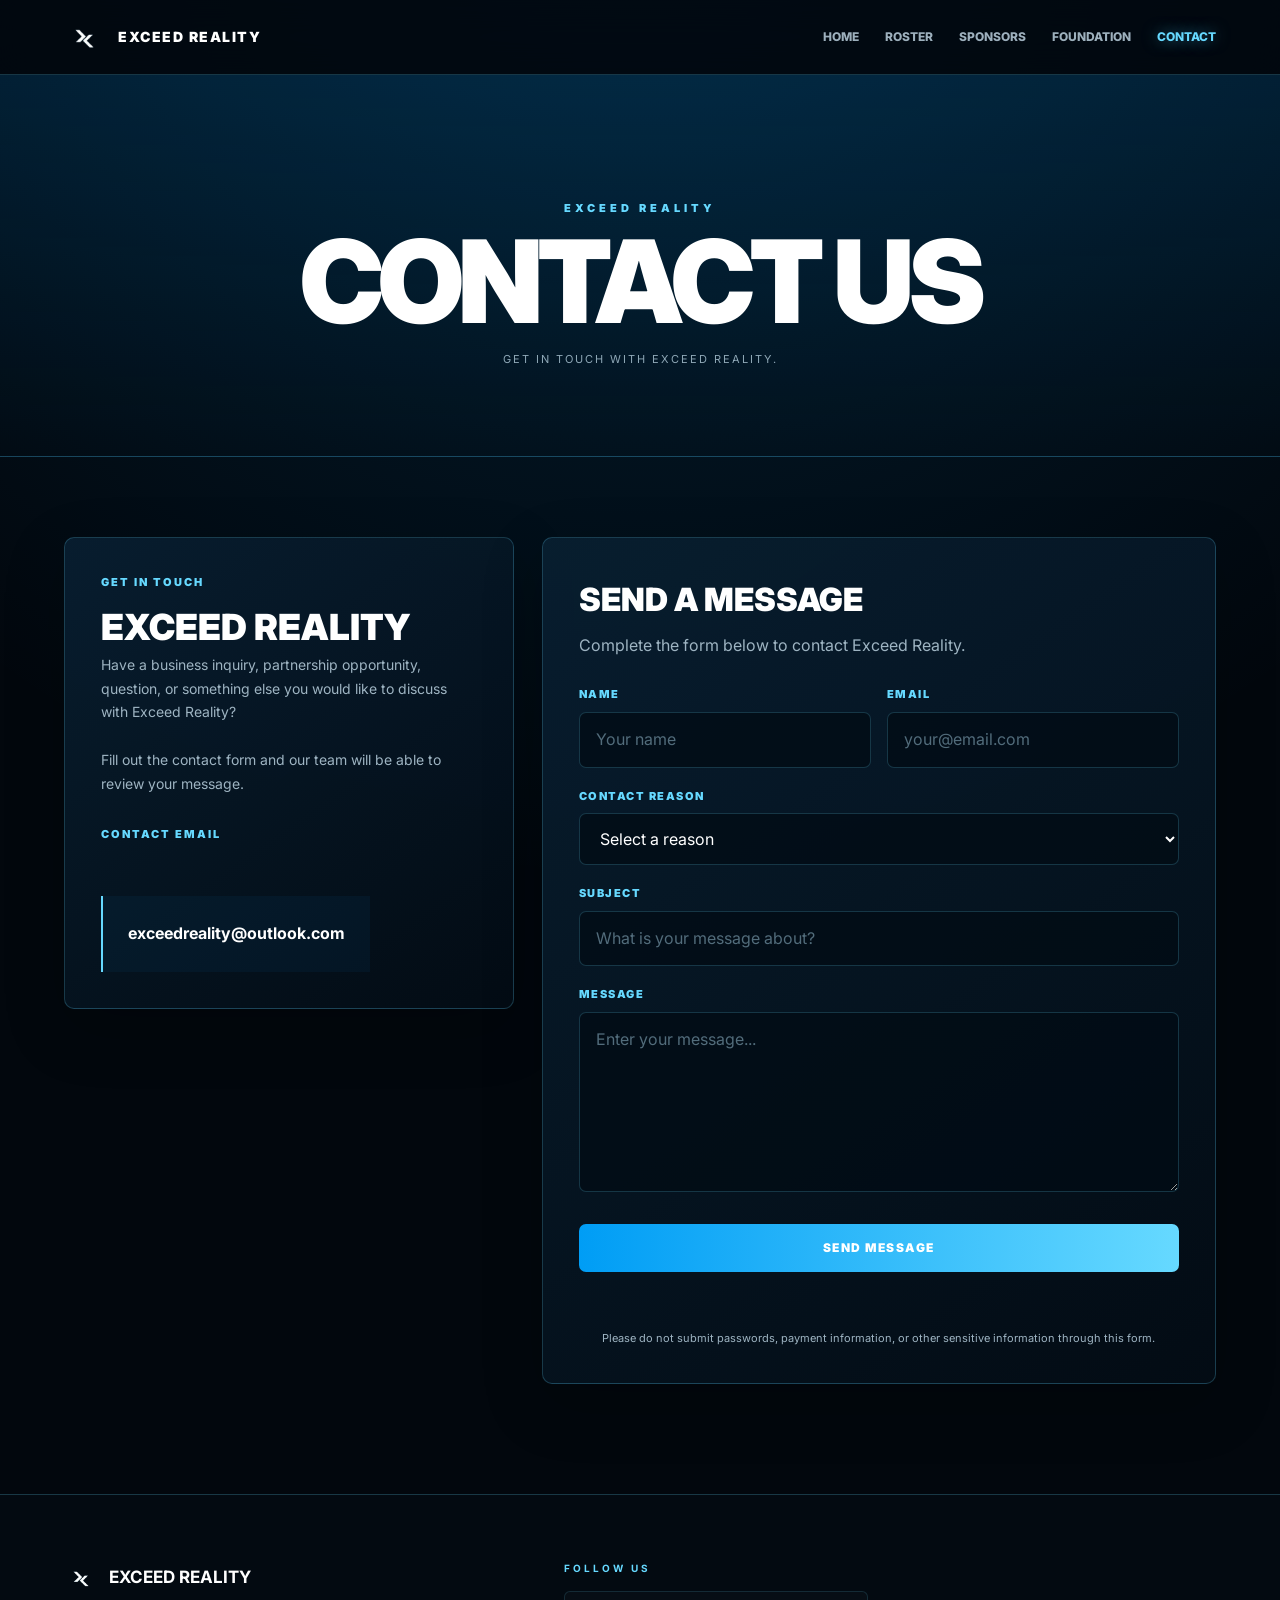
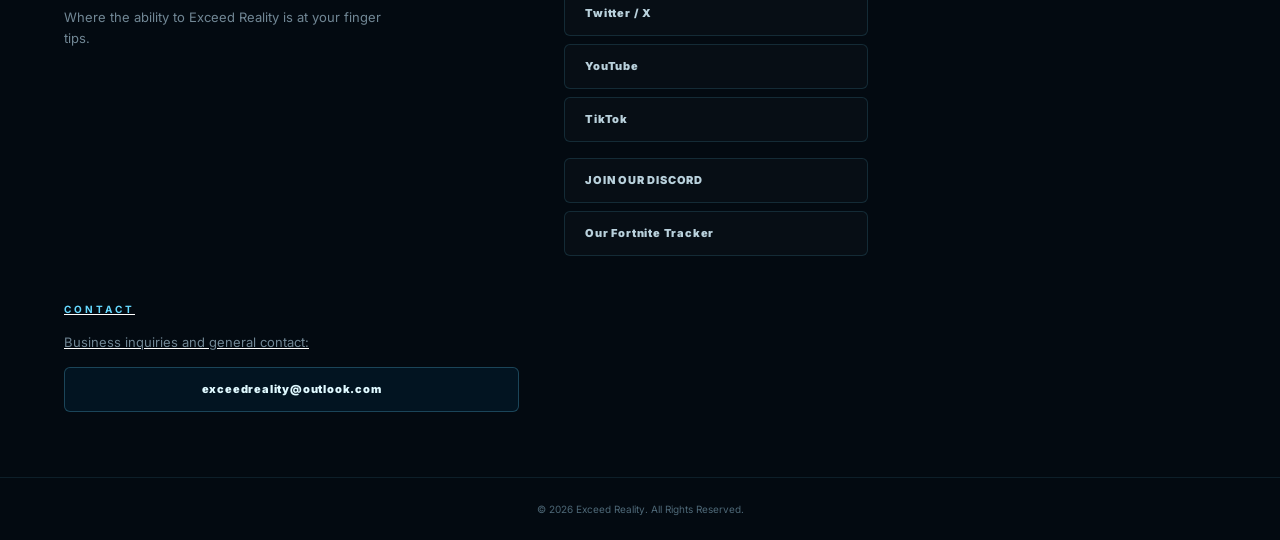
==== commit ce203165: "Update contact.html" ====
--- a/contact.html
+++ b/contact.html
@@ -855,6 +855,15 @@
             JOIN OUR DISCORD
           </a>
 
+
+
+          <a
+            href="https://fortnitetracker.com/esports/organization/exceed-reality"
+            target="_blank"
+            rel="noopener noreferrer"
+            class="fortnite-tracker"
+          >
+            Our Fortnite Tracker
         </div>
 
       </div>
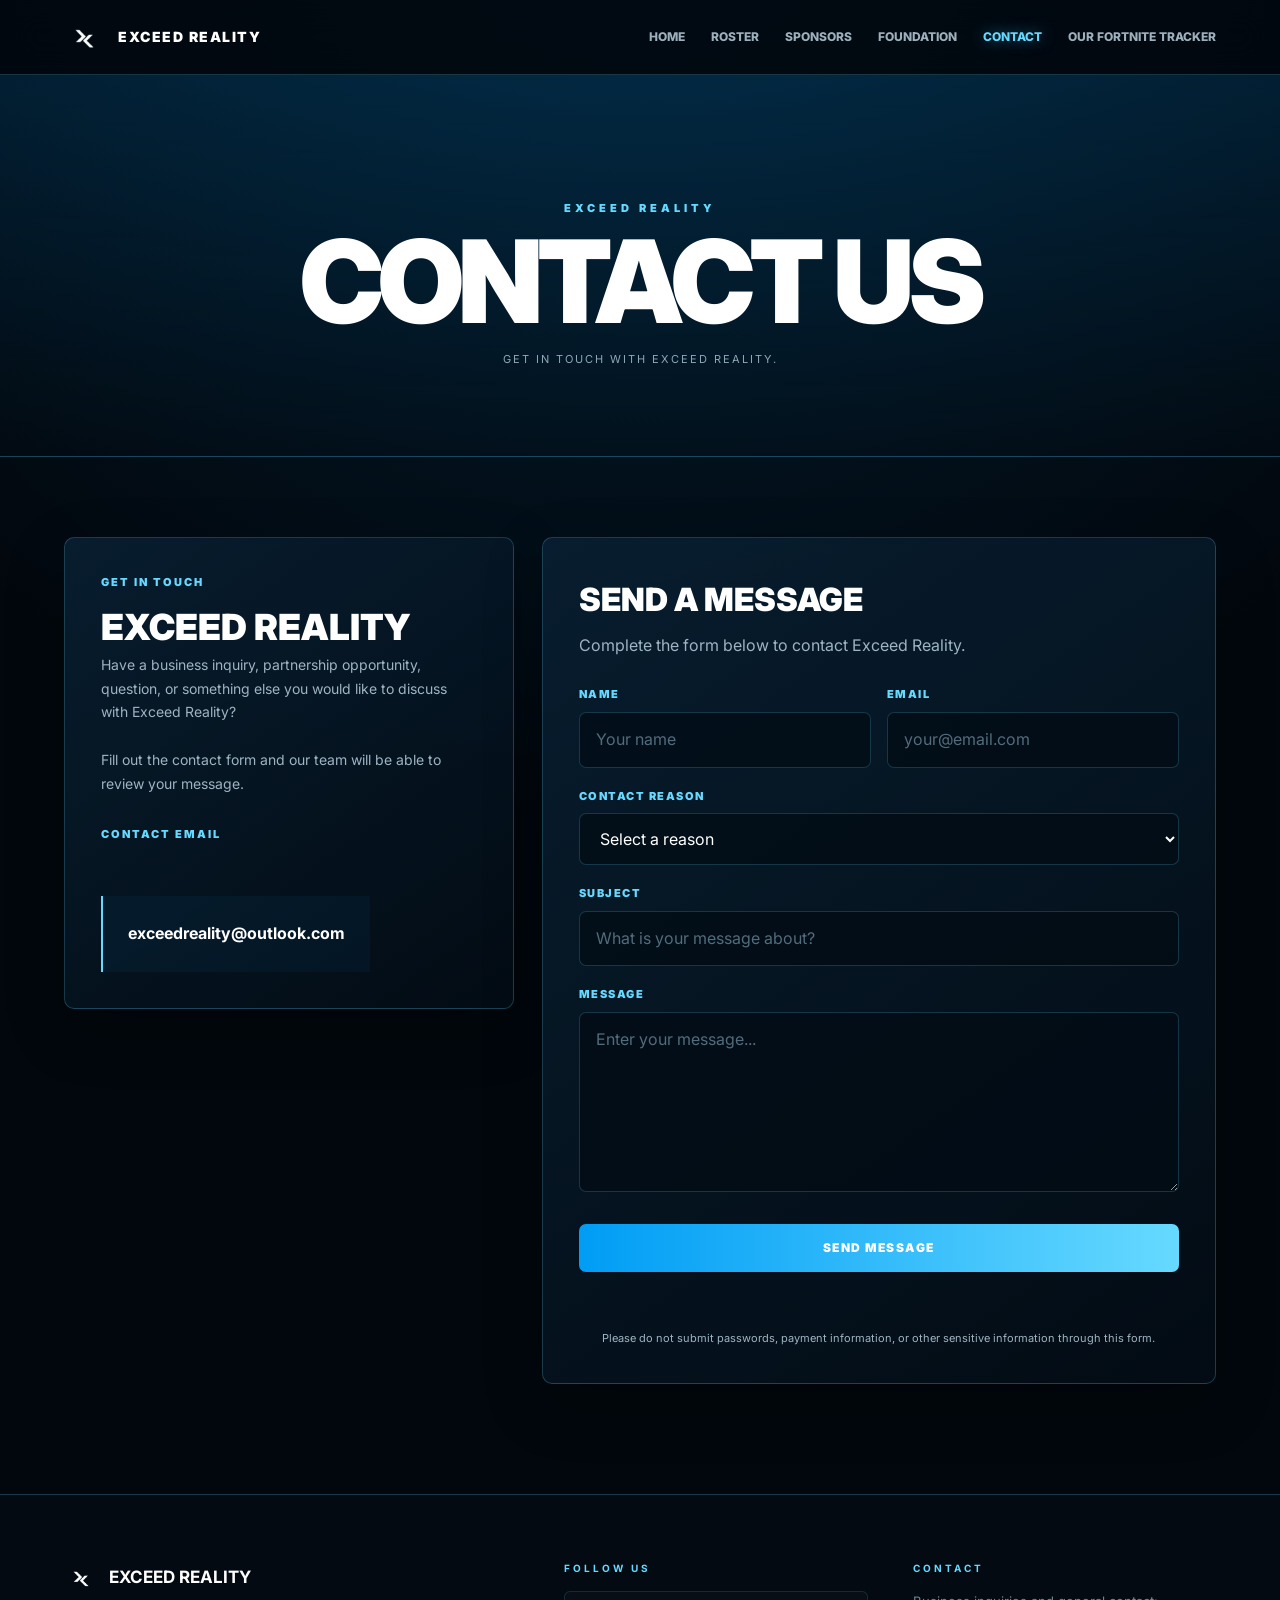
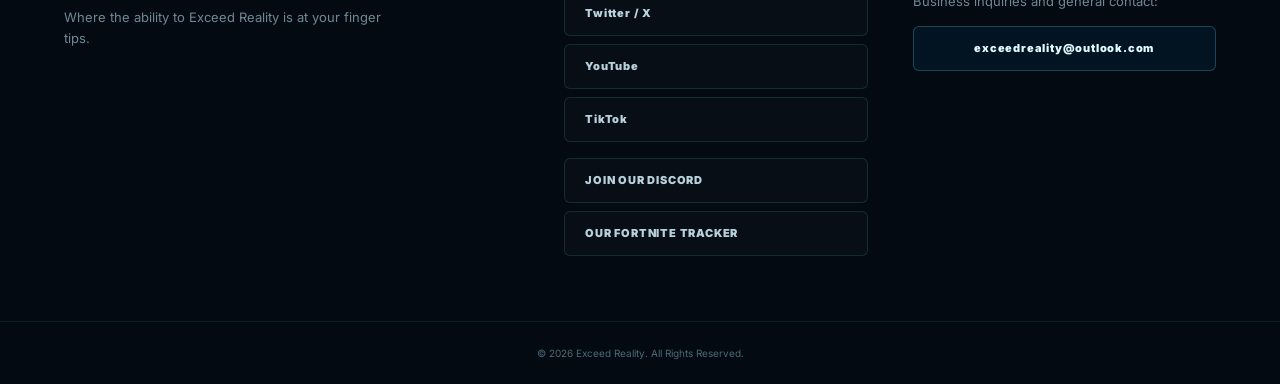
==== commit d0967f26: "Update contact.html" ====
--- a/contact.html
+++ b/contact.html
@@ -456,6 +456,15 @@
           Contact
         </a>
 
+        <a
+          href="https://fortnitetracker.com/esports/organization/exceed-reality"
+          target="_blank"
+          rel="noopener noreferrer"
+          class="tracker-nav-button"
+        >
+          OUR FORTNITE TRACKER
+        </a>
+
       </nav>
 
     </div>
@@ -554,9 +563,6 @@
 
           <!-- =================================
                FORMSPREE
-
-               YOUR FORMSPREE FORM ID:
-               xkjnvnwv
                ================================= -->
 
           <form
@@ -566,9 +572,7 @@
           >
 
 
-            <!-- =================================
-                 NAME + EMAIL
-                 ================================= -->
+            <!-- NAME + EMAIL -->
 
             <div class="form-row">
 
@@ -618,9 +622,7 @@
             </div>
 
 
-            <!-- =================================
-                 CONTACT REASON
-                 ================================= -->
+            <!-- CONTACT REASON -->
 
             <div class="form-group">
 
@@ -663,9 +665,7 @@
             </div>
 
 
-            <!-- =================================
-                 SUBJECT
-                 ================================= -->
+            <!-- SUBJECT -->
 
             <div class="form-group">
 
@@ -685,9 +685,7 @@
             </div>
 
 
-            <!-- =================================
-                 MESSAGE
-                 ================================= -->
+            <!-- MESSAGE -->
 
             <div class="form-group">
 
@@ -706,12 +704,7 @@
             </div>
 
 
-            <!-- =================================
-                 FORMSPREE HONEYPOT
-
-                 Real visitors should never fill
-                 this field.
-                 ================================= -->
+            <!-- HONEYPOT -->
 
             <div class="hidden-field">
 
@@ -730,9 +723,7 @@
             </div>
 
 
-            <!-- =================================
-                 SUBMIT
-                 ================================= -->
+            <!-- SUBMIT -->
 
             <button
               id="submit-button"
@@ -743,9 +734,7 @@
             </button>
 
 
-            <!-- =================================
-                 FORM RESPONSE
-                 ================================= -->
+            <!-- FORM RESPONSE -->
 
             <p
               id="form-status"
@@ -781,9 +770,7 @@
     <div class="footer-grid">
 
 
-      <!-- =====================================
-           BRAND
-           ===================================== -->
+      <!-- BRAND -->
 
       <div>
 
@@ -807,9 +794,7 @@
       </div>
 
 
-      <!-- =====================================
-           SOCIAL MEDIA
-           ===================================== -->
+      <!-- SOCIAL MEDIA -->
 
       <div>
 
@@ -827,7 +812,6 @@
             Twitter / X
           </a>
 
-
           <a
             href="https://www.youtube.com/@Exceedreality2x"
             target="_blank"
@@ -836,7 +820,6 @@
             YouTube
           </a>
 
-
           <a
             href="https://www.tiktok.com/@prismrgn"
             target="_blank"
@@ -844,7 +827,6 @@
           >
             TikTok
           </a>
-
 
           <a
             href="https://discord.gg/exceedreality"
@@ -855,23 +837,21 @@
             JOIN OUR DISCORD
           </a>
 
-
-
           <a
             href="https://fortnitetracker.com/esports/organization/exceed-reality"
             target="_blank"
             rel="noopener noreferrer"
             class="fortnite-tracker"
           >
-            Our Fortnite Tracker
+            OUR FORTNITE TRACKER
+          </a>
+
         </div>
 
       </div>
 
 
-      <!-- =====================================
-           CONTACT
-           ===================================== -->
+      <!-- CONTACT -->
 
       <div>
 
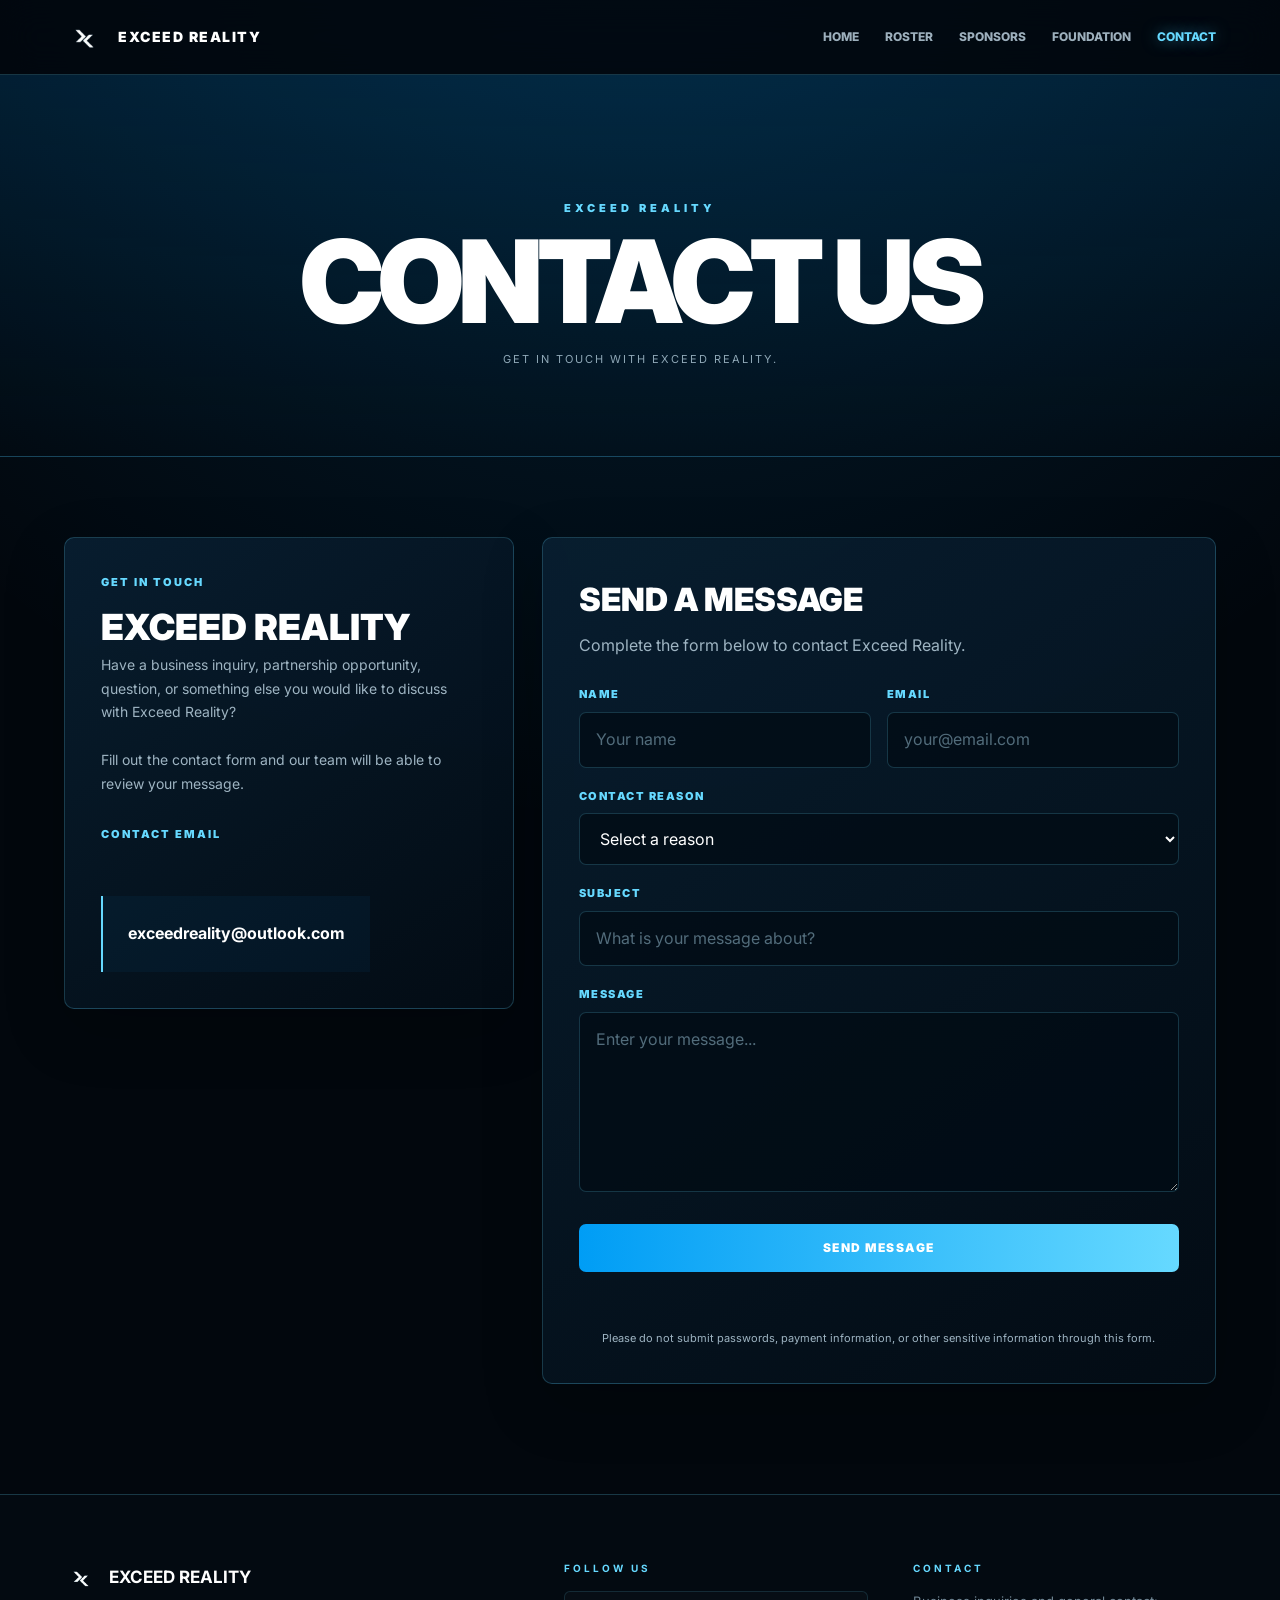
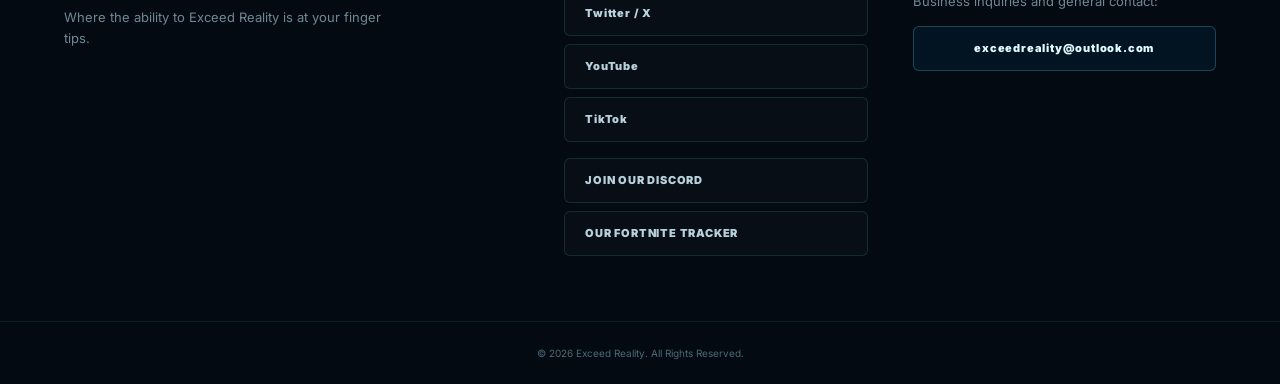
==== commit abdc0e22: "Update contact.html" ====
--- a/contact.html
+++ b/contact.html
@@ -454,15 +454,6 @@
           href="contact.html"
         >
           Contact
-        </a>
-
-        <a
-          href="https://fortnitetracker.com/esports/organization/exceed-reality"
-          target="_blank"
-          rel="noopener noreferrer"
-          class="tracker-nav-button"
-        >
-          OUR FORTNITE TRACKER
         </a>
 
       </nav>
@@ -837,6 +828,8 @@
             JOIN OUR DISCORD
           </a>
 
+          <!-- FORTNITE TRACKER -->
+
           <a
             href="https://fortnitetracker.com/esports/organization/exceed-reality"
             target="_blank"
